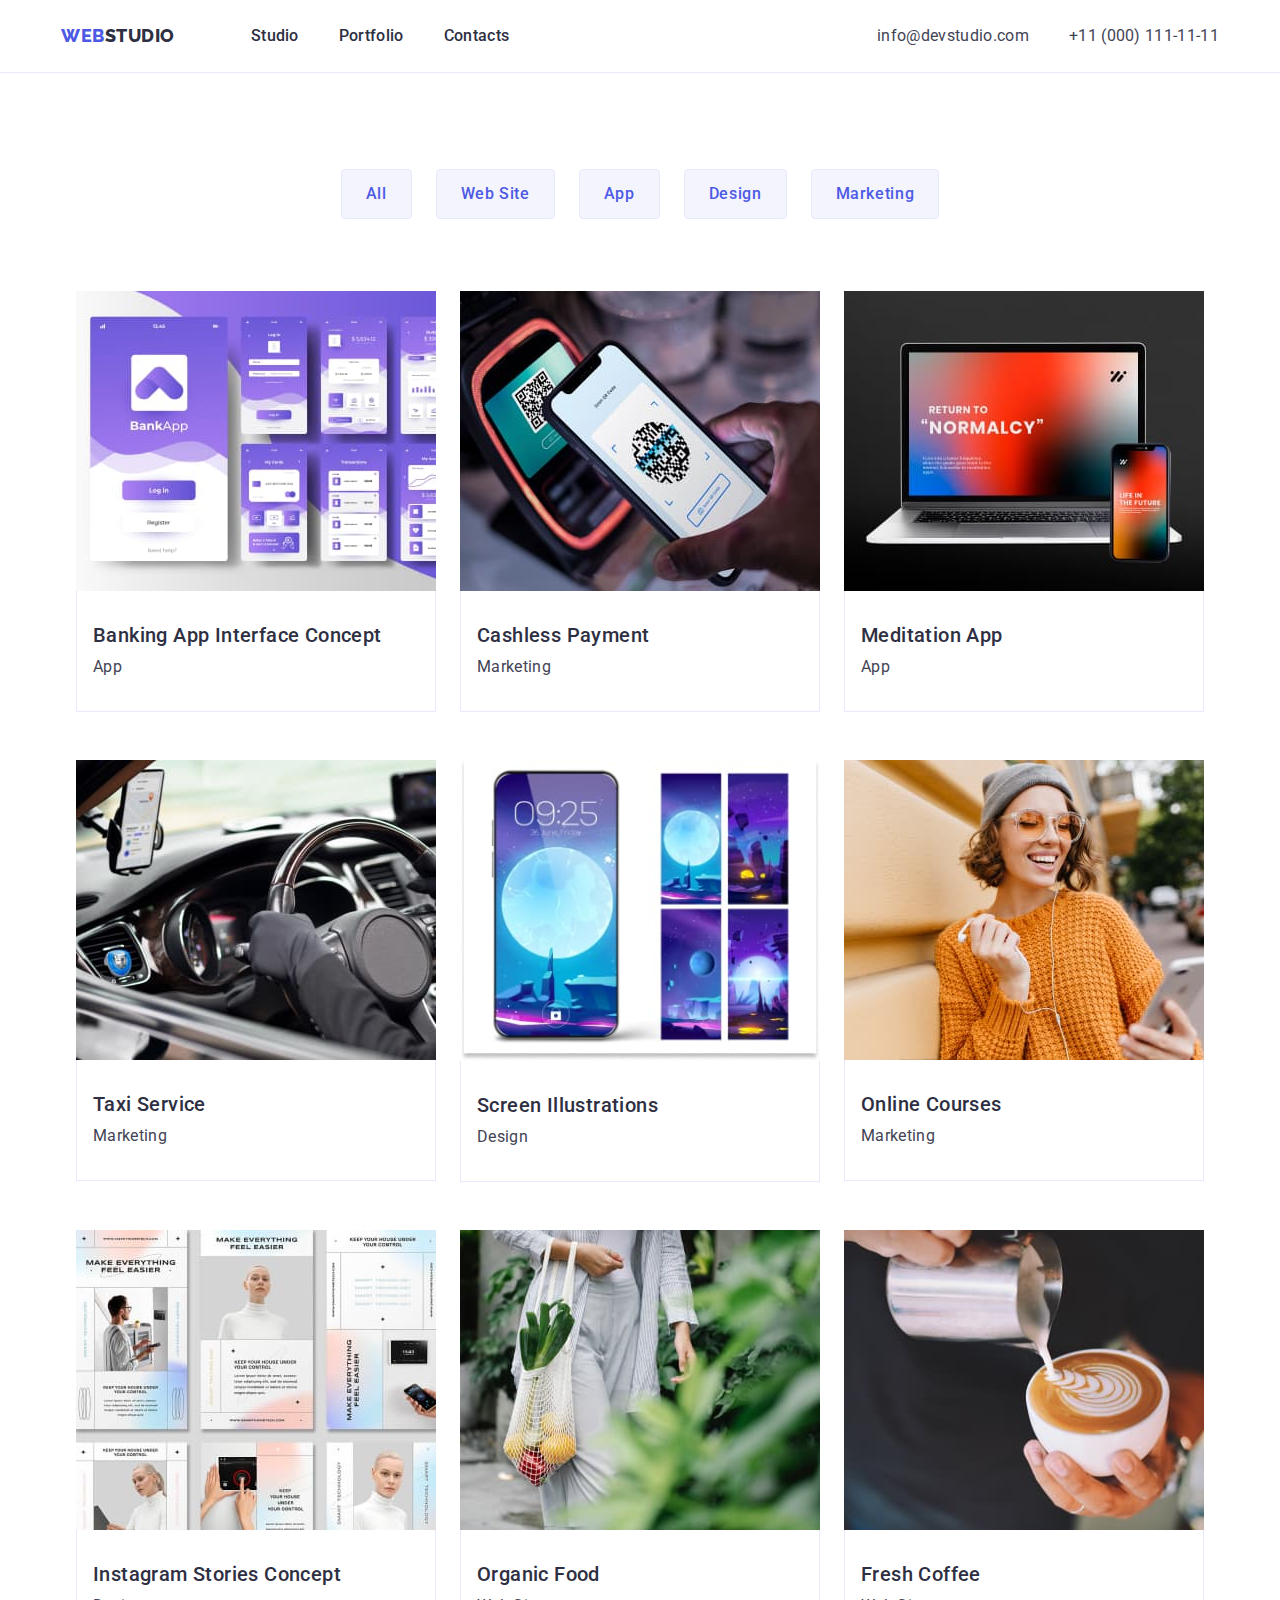
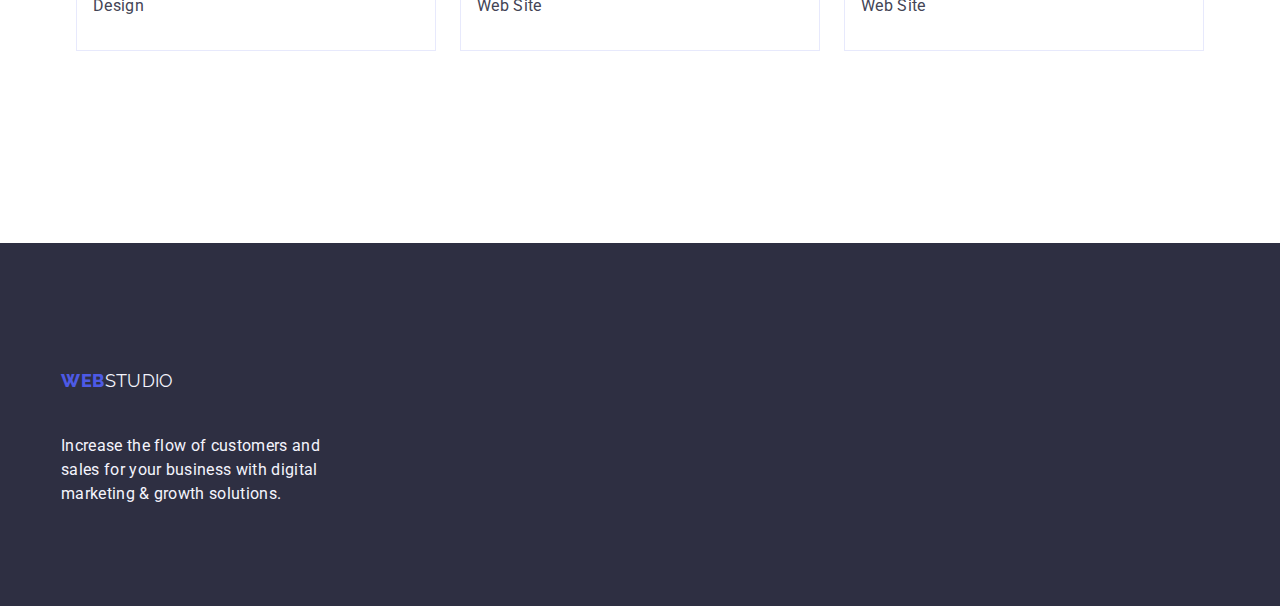
==== portfolio.html @ d5b83574 "Update files" ====
<!DOCTYPE html>
<html lang="en">
  <head>
    <meta charset="UTF-8" />
    <meta name="viewport" content="width=device-width, initial-scale=1.0" />

    <!-- Page Title -->
    <title>Portfolio</title>

    <!-- Google Fonts -->
    <link rel="preconnect" href="https://fonts.googleapis.com" />
    <link rel="preconnect" href="https://fonts.gstatic.com" crossorigin />
    <link
      href="https://fonts.googleapis.com/css2?family=Raleway:wght@800&family=Roboto:wght@400;500;700;900&display=swap"
      rel="stylesheet"
    />

    <!-- Style Normalization -->
    <link
      rel="stylesheet"
      href="https://cdnjs.cloudflare.com/ajax/libs/modern-normalize/2.0.0/modern-normalize.min.css"
      integrity="sha512-4xo8blKMVCiXpTaLzQSLSw3KFOVPWhm/TRtuPVc4WG6kUgjH6J03IBuG7JZPkcWMxJ5huwaBpOpnwYElP/m6wg=="
      crossorigin="anonymous"
      referrerpolicy="no-referrer"
    />

    <!-- External CSS -->
    <link rel="stylesheet" href="./css/styles.css" />
  </head>

  <body>
    <!-- Header -->
    <header class="header">
      <!-- Navigation -->
      <div class="main-header container">
        <nav class="nav">
          <a class="logo link" href="./index.html"
            >Web<span class="header-logo-text">Studio</span></a
          >

          <!-- Menus -->
          <ul class="list">
            <li class="list-item">
              <a class="menu link" href="./index.html">Studio</a>
            </li>
            <li class="list-item">
              <a class="menu link" href="./portfolio.html">Portfolio</a>
            </li>
            <li class="list-item">
              <a class="menu link" href="">Contacts</a>
            </li>
          </ul>
        </nav>

        <!-- Contacts -->
        <address class="address">
          <ul class="address list">
            <li class="address-list-item">
              <a class="address link" href="mailto:info@devstudio.com"
                >info@devstudio.com</a
              >
            </li>
            <li class="address-list-item">
              <a class="address link" href="tel:+110001111111"
                >+11 (000) 111-11-11</a
              >
            </li>
          </ul>
        </address>
      </div>
    </header>

    <!-- Main - Buttons -->
    <main class="main">
      <section class="btn">
        <div class="container">
          <h1 class="visually-hidden">Projects</h1>

          <ul class="list">
            <li class="btn-list-item">
              <button type="button" class="btn-text">All</button>
            </li>
            <li class="btn-list-item">
              <button type="button" class="btn-text">Web Site</button>
            </li>
            <li class="btn-list-item">
              <button type="button" class="btn-text">App</button>
            </li>
            <li class="btn-list-item">
              <button type="button" class="btn-text">Design</button>
            </li>
            <li class="btn-list-item">
              <button type="button" class="btn-text">Marketing</button>
            </li>
          </ul>

          <!-- Projects -->
          <ul class="project list">
            <li class="project-list-item">
              <a class="link" href="">
                <img
                  class="image"
                  src="./images/projcard-01.jpg"
                  alt="Banking App"
                  width="360"
                />
                <div class="container-application">
                  <h2 class="project-header">Banking App Interface Concept</h2>
                  <p class="project-text">App</p>
                </div>
              </a>
            </li>

            <li class="project-list-item">
              <a class="link" href="">
                <img
                  class="image"
                  src="./images/projcard-02.jpg"
                  alt="Cashless Payment"
                  width="360"
                />
                <div class="container-application">
                  <h2 class="project-header">Cashless Payment</h2>
                  <p class="project-text">Marketing</p>
                </div>
              </a>
            </li>

            <li class="project-list-item">
              <a class="link" href="">
                <img
                  class="image"
                  src="./images/projcard-03.jpg"
                  alt="Meditation App"
                  width="360"
                />
                <div class="container-application">
                  <h2 class="project-header">Meditation App</h2>
                  <p class="project-text">App</p>
                </div>
              </a>
            </li>

            <li class="project-list-item">
              <a class="link" href="">
                <img
                  class="image"
                  src="./images/projcard-04.jpg"
                  alt="Taxi Service"
                  width="360"
                />
                <div class="container-application">
                  <h2 class="project-header">Taxi Service</h2>
                  <p class="project-text">Marketing</p>
                </div>
              </a>
            </li>

            <li class="project-list-item">
              <a class="link" href="">
                <img
                  class="image"
                  src="./images/projcard-05.jpg"
                  alt="Screen Illustrations"
                  width="360"
                />
                <div class="container-application">
                  <h2 class="project-header">Screen Illustrations</h2>
                  <p class="project-text">Design</p>
                </div>
              </a>
            </li>

            <li class="project-list-item">
              <a class="link" href="">
                <img
                  class="image"
                  src="./images/projcard-06.jpg"
                  alt="Online Courses"
                  width="360"
                />
                <div class="container-application">
                  <h2 class="project-header">Online Courses</h2>
                  <p class="project-text">Marketing</p>
                </div>
              </a>
            </li>

            <li class="project-list-item">
              <a class="link" href="">
                <img
                  class="image"
                  src="./images/projcard-07.jpg"
                  alt="Instagram Stories"
                  width="360"
                />
                <div class="container-application">
                  <h2 class="project-header">Instagram Stories Concept</h2>
                  <p class="project-text">Design</p>
                </div>
              </a>
            </li>

            <li class="project-list-item">
              <a class="link" href="">
                <img
                  class="image"
                  src="./images/projcard-08.jpg"
                  alt="Organic Food"
                  width="360"
                />
                <div class="container-application">
                  <h2 class="project-header">Organic Food</h2>
                  <p class="project-text">Web Site</p>
                </div>
              </a>
            </li>

            <li class="project-list-item">
              <a class="link" href="">
                <img
                  class="image"
                  src="./images/projcard-09.jpg"
                  alt="Fresh Coffee"
                  width="360"
                />
                <div class="container-application">
                  <h2 class="project-header">Fresh Coffee</h2>
                  <p class="project-text">Web Site</p>
                </div>
              </a>
            </li>
          </ul>
        </div>
      </section>
    </main>

    <!-- Footer -->
    <footer class="footer">
      <div class="container footer-container">
        <a class="logo link" href="./index.html"
          >Web<span class="footer-logo">Studio</span></a
        >
        <p class="footer-text">
          Increase the flow of customers and sales for your business with
          digital marketing & growth solutions.
        </p>
      </div>
    </footer>
  </body>
</html>
---- css/styles.css ----
* {
  margin: 0;
  padding: 0;
}
/* h1,
h2,
h3,
p,
ul {
  margin: 0;
  padding: 0;
} */

:root {
  --slate: #434455;
  --iris: #4d5ae5;
  --navyblue: #2e2f42;
  --white: #ffffff;
  --cloud: #f4f4fd;
  --cornflower: #e7e9fc;
  --cloud: #f4f4fd;
  --ocean: #404bbf;
}

body {
  font-family: 'Roboto', sans-serif;
  color: var(--slate);
  font-size: 16px;
  background-color: var(--white);
}

/* Index Logo */
.logo {
  color: var(--iris);
  font-family: 'Raleway', sans-serif;
  font-size: 18px;
  font-weight: 800;
  line-height: 1.17;
  letter-spacing: 0.54px;
  text-transform: uppercase;
}

.link {
  text-decoration: none;
  padding: 24px 0;
}
.header-logo-text {
  color: var(--navyblue);
}

/* Index - Navigation */
.list-item > .menu {
  color: var(--navyblue);
  font-weight: 500;
  line-height: 150%;
  letter-spacing: 0.32px;
}

li > .link:hover,
li > .link:focus {
  color: var(--ocean);
}

.address-list-item > .address {
  color: var(--slate);
  line-height: 150%;
  letter-spacing: 0.32px;
}

.address {
  font-style: normal;
}

.list,
.features-list-item,
.task-list-item,
.team-list-item,
.btn-list-item,
.project-list-item {
  list-style: none;
}

/* Index - Hero */
.title {
  background-color: var(--navyblue);
  padding: 188px 0;
}

.title-hero {
  color: var(--white);
  text-align: center;
  font-size: 56px;
  font-weight: 700;
  line-height: 107.143%;
  letter-spacing: 1.12px;
  max-width: 496px;
}

.title-button {
  background-color: var(--iris);

  color: var(--white);
  font-weight: 500;
  line-height: 150%;
  letter-spacing: 0.04em;
  font-family: inherit;
  font-size: inherit;
  cursor: pointer;
  display: block;
  min-width: 169px;
  border: none;
  border-radius: 4px;
  height: 56px;
}

.title-button:hover,
.title-button:focus {
  background-color: var(--ocean);
}

/* Index - Second Section - Features */
.features-subtitle {
  color: var(--navyblue);
  font-size: 20px;
  font-weight: 500;
  line-height: 120%;
  letter-spacing: 0.4px;
  margin-bottom: 8px;
}

.features-text {
  color: var(--slate);
  font-weight: 400;
  line-height: 150%;
  letter-spacing: 0.32px;
}

.features {
  padding: 120px 0;
}

.container .list {
  display: flex;
  gap: 24px;
}

.features-list-item,
.team-list-item {
  width: calc((100% - 72px) / 4);
}

.task-list-item {
  width: calc((100% - 48px) / 3);
}

/* Index - Third Section - What Are We Doing */
.task-header {
  color: var(--navyblue);
  text-align: center;
  font-size: 36px;
  font-weight: 700;
  line-height: 111.111%;
  letter-spacing: 0.72px;
  text-transform: capitalize;
  margin-bottom: 72px;
}

.task {
  padding-bottom: 120px;
}

/* Index - Fourth Section - Our Team */
.team-header {
  color: var(--navyblue);
  text-align: center;
  font-size: 36px;
  font-weight: 700;
  line-height: 111.111%;
  letter-spacing: 0.72px;
  text-transform: capitalize;
  margin-bottom: 72px;
}

.team-subheader {
  color: var(--navyblue);
  text-align: center;
  font-size: 20px;
  font-weight: 500;
  line-height: 120%;
  letter-spacing: 0.4px;
  margin-bottom: 8px;
}

.team-text {
  text-align: center;
  line-height: 150%;
  letter-spacing: 0.32px;
}

.team {
  background-color: var(--cloud);
  padding: 120px 0;
}

.team-list-item {
  background-color: var(--white);
  border-radius: 0px 0px 4px 4px;
}

.container-employee {
  padding: 32px 0;
}

/* Index - Footer */
.footer {
  background-color: var(--navyblue);
  padding: 100px 0;
}

.footer-logo {
  color: var(--cloud);
  font-weight: 400;
  line-height: 150%;
  letter-spacing: 0.32px;
}

.footer-text {
  color: var(--cloud);
  line-height: 150%;
  letter-spacing: 0.32px;
  max-width: 264px;
}

.footer .logo {
  display: inline-block;
  margin-bottom: 16px;
}

/* Portfolio - Main Buttons  */
.btn-text {
  color: var(--iris);
  font-weight: 500;
  line-height: 150%;
  letter-spacing: 0.04em;
  background-color: var(--cloud);
  font-family: inherit;
  font-size: inherit;
}

.btn-text:hover,
.btn-text:focus {
  color: var(--white);
  background-color: var(--ocean);
  border: 1px solid transparent;
}

.btn-text {
  cursor: pointer;
  padding: 12px 24px;
  border: 1px solid var(--cornflower);
  border-radius: 4px;
}

.btn {
  padding: 96px 0 120px 0;
}

.btn .list {
  justify-content: center;
  margin-bottom: 72px;
}

/* Projects */
.project-header {
  font-weight: 500;
  font-size: 20px;
  line-height: 1.2;
  letter-spacing: 0.02em;
  color: var(--navyblue);
  margin-bottom: 8px;
}

.project-text {
  line-height: 1.5;
  letter-spacing: 0.02em;
  color: var(--slate);
}

.container-application {
  padding: 32px 16px;
  border: 1px solid var(--cornflower);
  border-top: none;
}

.project.list {
  flex-wrap: wrap;
  row-gap: 48px;
}

.visually-hidden {
  clip-path: inset(100%);
  clip: rect(0 0 0 0);
  overflow: hidden;
  position: absolute;
  width: 1px;
  height: 1px;
  margin: -1px;
  border: 0;
  padding: 0;
  white-space: nowrap;
}

/* Homepage */
.image {
  display: block;
}

header {
  border-bottom: 1px solid var(--cornflower);
}

.main-header {
  display: flex;
  justify-content: space-between;
}

.container {
  width: 1158px;
  margin: 0 auto;
  padding: 0 15px;
}

.nav {
  display: flex;
  align-items: center;
}

.nav .logo {
  margin-right: 76px;
}

.nav .list {
  display: flex;
  gap: 40px;
}

.nav .list-item {
  padding: 24px 0;
}

.address > .list {
  display: flex;
  gap: 40px;
}

.address {
  align-items: center;
  display: flex;
}
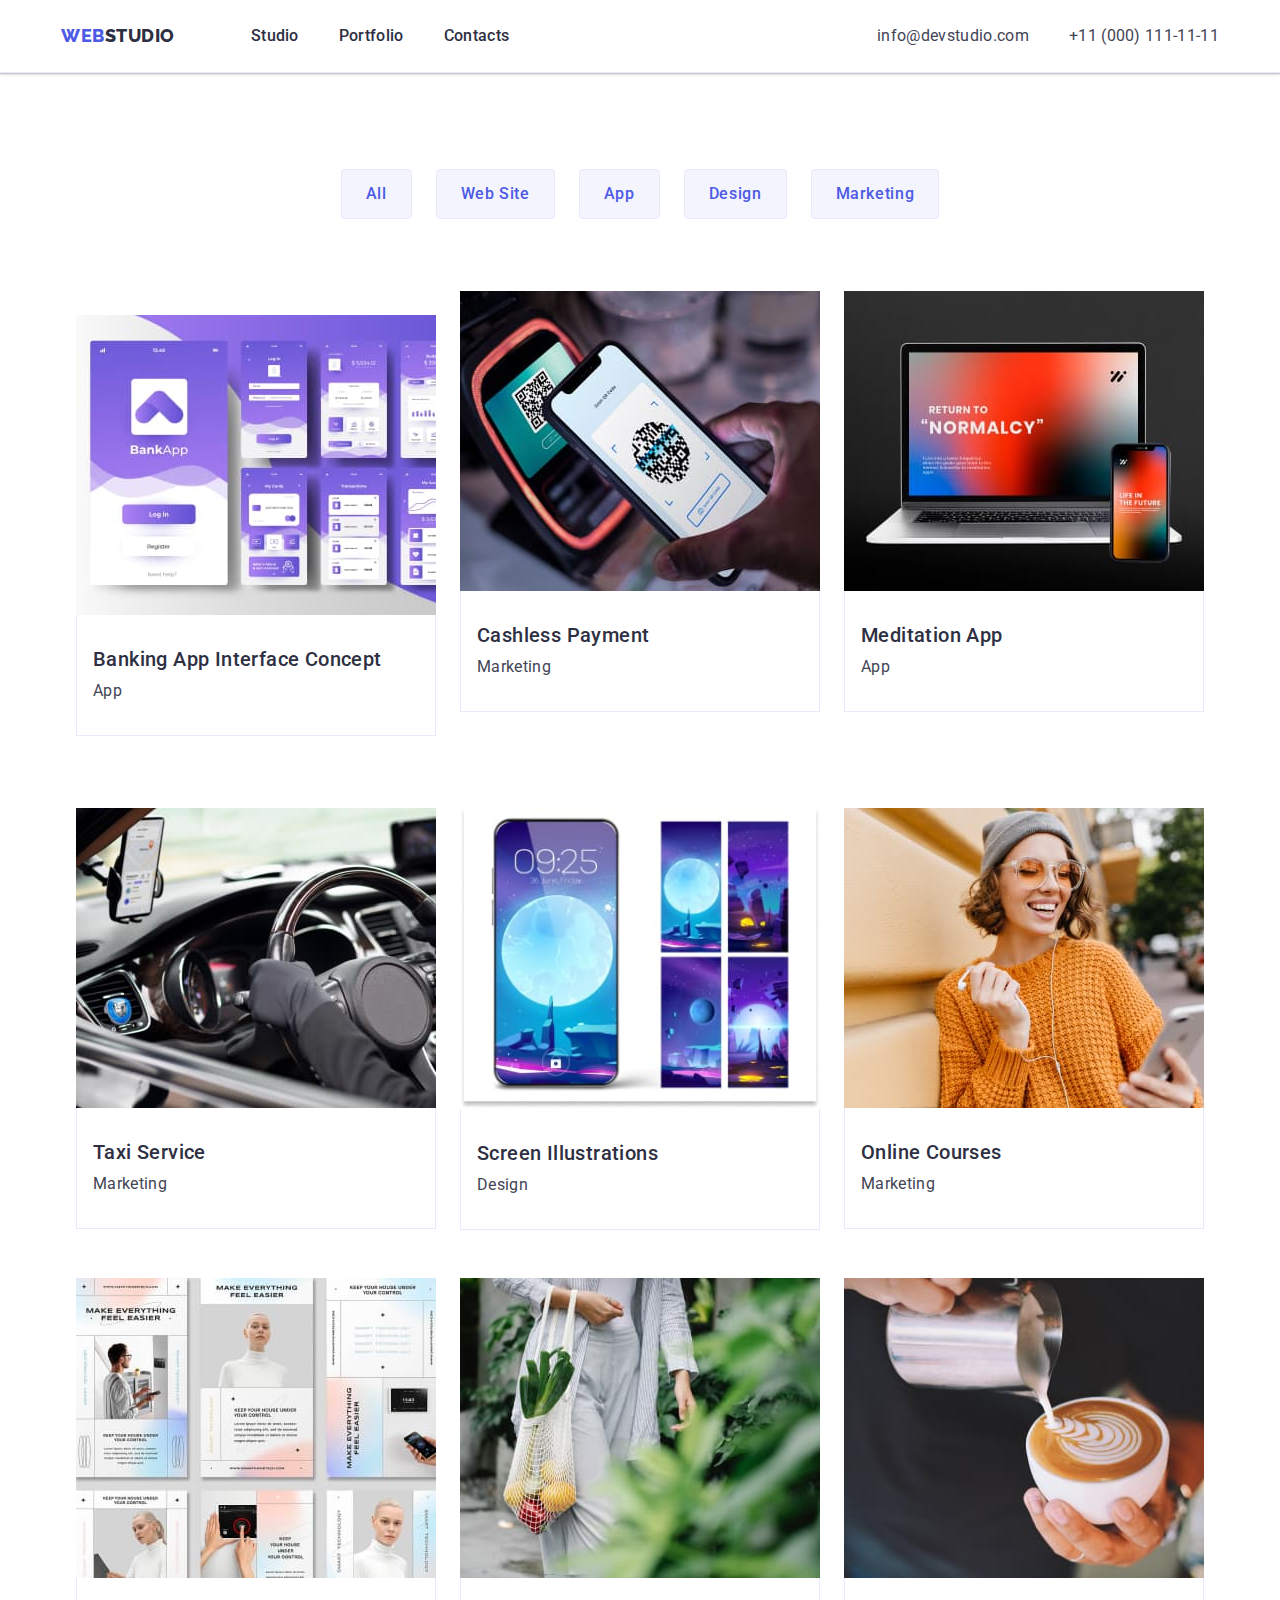
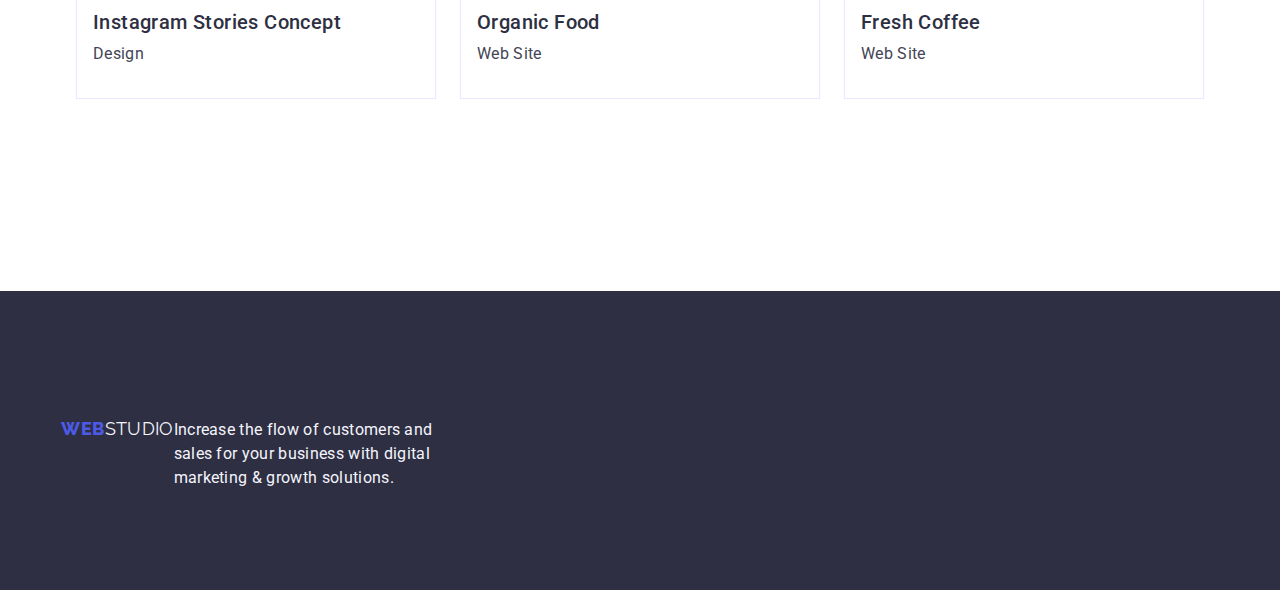
==== commit 56344cf5: "Update Main Portfolio page" ====
--- a/portfolio.html
+++ b/portfolio.html
@@ -97,7 +97,7 @@
           <!-- Projects -->
           <ul class="project list">
             <li class="project-list-item">
-              <a class="link" href="">
+              <a class="project link" href="">
                 <img
                   class="image"
                   src="./images/projcard-01.jpg"
--- a/css/styles.css
+++ b/css/styles.css
@@ -20,6 +20,8 @@
   --cornflower: #e7e9fc;
   --cloud: #f4f4fd;
   --ocean: #404bbf;
+  --light-slate: #8e8f99;
+  --green: #31d0aa;
 }
 
 body {
@@ -80,10 +82,19 @@
   list-style: none;
 }
 
-/* Index - Hero */
+/* First Section - Index - Hero */
 .title {
   background-color: var(--navyblue);
   padding: 188px 0;
+  background-image: linear-gradient(
+      rgba(46, 47, 66, 0.7),
+      rgba(46, 47, 66, 0.7)
+    ),
+    url(/images/hero-background.jpg);
+  max-width: 1440px;
+  background-repeat: no-repeat;
+  background-position: center;
+  background-size: cover;
 }
 
 .title-hero {
@@ -153,6 +164,16 @@
   width: calc((100% - 48px) / 3);
 }
 
+.features-icon-container {
+  display: flex;
+  align-items: center;
+  justify-content: center;
+  height: 112px;
+  background-color: var(--cloud);
+  border-radius: 4px;
+  margin-bottom: 8px;
+}
+
 /* Index - Third Section - What Are We Doing */
 .task-header {
   color: var(--navyblue);
@@ -205,10 +226,83 @@
 .team-list-item {
   background-color: var(--white);
   border-radius: 0px 0px 4px 4px;
+  box-shadow: 0px 1px 6px rgba(46, 47, 66, 0.08),
+    0px 1px 1px rgba(46, 47, 66, 0.16), 0px 2px 1px rgba(46, 47, 66, 0.08);
 }
 
 .container-employee {
   padding: 32px 0;
+}
+
+.socmed-icon {
+  justify-content: center;
+}
+
+.socmed-items {
+  width: 40px;
+  height: 40px;
+}
+
+.socmed-link {
+  width: 100%;
+  height: 100%;
+  background-color: var(--iris);
+  border-radius: 50%;
+  display: flex;
+  align-items: center;
+  justify-content: center;
+}
+
+.socmed-link:hover,
+.socmed-link:focus {
+  background-color: var(--ocean);
+}
+
+.socmed-icon {
+  fill: var(--cloud);
+}
+
+/* Fifth Section */
+.customer {
+  padding-top: 120px;
+  padding-bottom: 120px;
+}
+
+.customer-header {
+  font-size: 36px;
+  line-height: 1.11;
+  color: var(--navyblue);
+  margin-bottom: 72px;
+}
+
+.customer-list-item {
+  width: calc((100% - 120px) / 6);
+  height: 88px;
+}
+
+.customer-link {
+  width: 100%;
+  height: 100%;
+  border: 1px solid var(--light-slate);
+  border-radius: 4px;
+  display: flex;
+  align-items: center;
+  justify-content: center;
+  color: var(--light-slate);
+}
+
+.customer-link:hover {
+  color: var(--ocean);
+  border-color: var(--ocean);
+}
+
+.customer-link:focus {
+  border-color: var(--ocean);
+  color: var(--ocean);
+}
+
+.customer-icon {
+  fill: currentColor;
 }
 
 /* Index - Footer */
@@ -234,6 +328,53 @@
 .footer .logo {
   display: inline-block;
   margin-bottom: 16px;
+}
+
+.footer > .container {
+  display: flex;
+  align-items: baseline;
+}
+
+.wrapper {
+  margin-right: 120px;
+}
+
+.footer-socmed-title {
+  font-weight: 500;
+  font-size: 16px;
+  line-height: 1.5;
+  letter-spacing: 0.02em;
+  color: var(--white);
+  margin-bottom: 16px;
+}
+
+.footer-socmed {
+  display: flex;
+  gap: 16px;
+}
+
+.footer-socmed-item {
+  width: 40px;
+  height: 40px;
+}
+
+.footer-socmed-link {
+  width: 100%;
+  height: 100%;
+  background-color: var(--iris);
+  border-radius: 50%;
+  display: flex;
+  align-items: center;
+  justify-content: center;
+}
+
+.footer-socmed-link:hover,
+.footer-socmed-link:focus {
+  background-color: var(--green);
+}
+
+.footer-socmed-svg {
+  fill: var(--cloud);
 }
 
 /* Portfolio - Main Buttons  */
@@ -252,6 +393,8 @@
   color: var(--white);
   background-color: var(--ocean);
   border: 1px solid transparent;
+  box-shadow: 0px 3px 1px rgba(0, 0, 0, 0.1), 0px 2px 1px rgba(0, 0, 0, 0.08),
+    0px 2px 2px rgba(0, 0, 0, 0.12);
 }
 
 .btn-text {
@@ -310,6 +453,15 @@
   white-space: nowrap;
 }
 
+.project.link {
+  display: block;
+}
+
+.project.link:hover,
+.project.link:focus {
+  box-shadow: 0px 1px 6px rgba(46, 47, 66, 0.08),
+    0px 1px 1px rgba(46, 47, 66, 0.16), 0px 2px 1px rgba(46, 47, 66, 0.08);
+}
 /* Homepage */
 .image {
   display: block;
@@ -317,11 +469,15 @@
 
 header {
   border-bottom: 1px solid var(--cornflower);
+  box-shadow: 0px 2px 1px rgba(46, 47, 66, 0.08),
+    0px 1px 1px rgba(46, 47, 66, 0.16), 0px 1px 6px rgba(46, 47, 66, 0.08);
 }
 
 .main-header {
   display: flex;
   justify-content: space-between;
+  box-shadow: 0px 2px 1px rgba (46, 47, 66, 0.08),
+    0px 1px 1px rgba(46, 47, 66, 0.16), 0px 1px 6px rgba (46, 47, 66, 0.08);
 }
 
 .container {
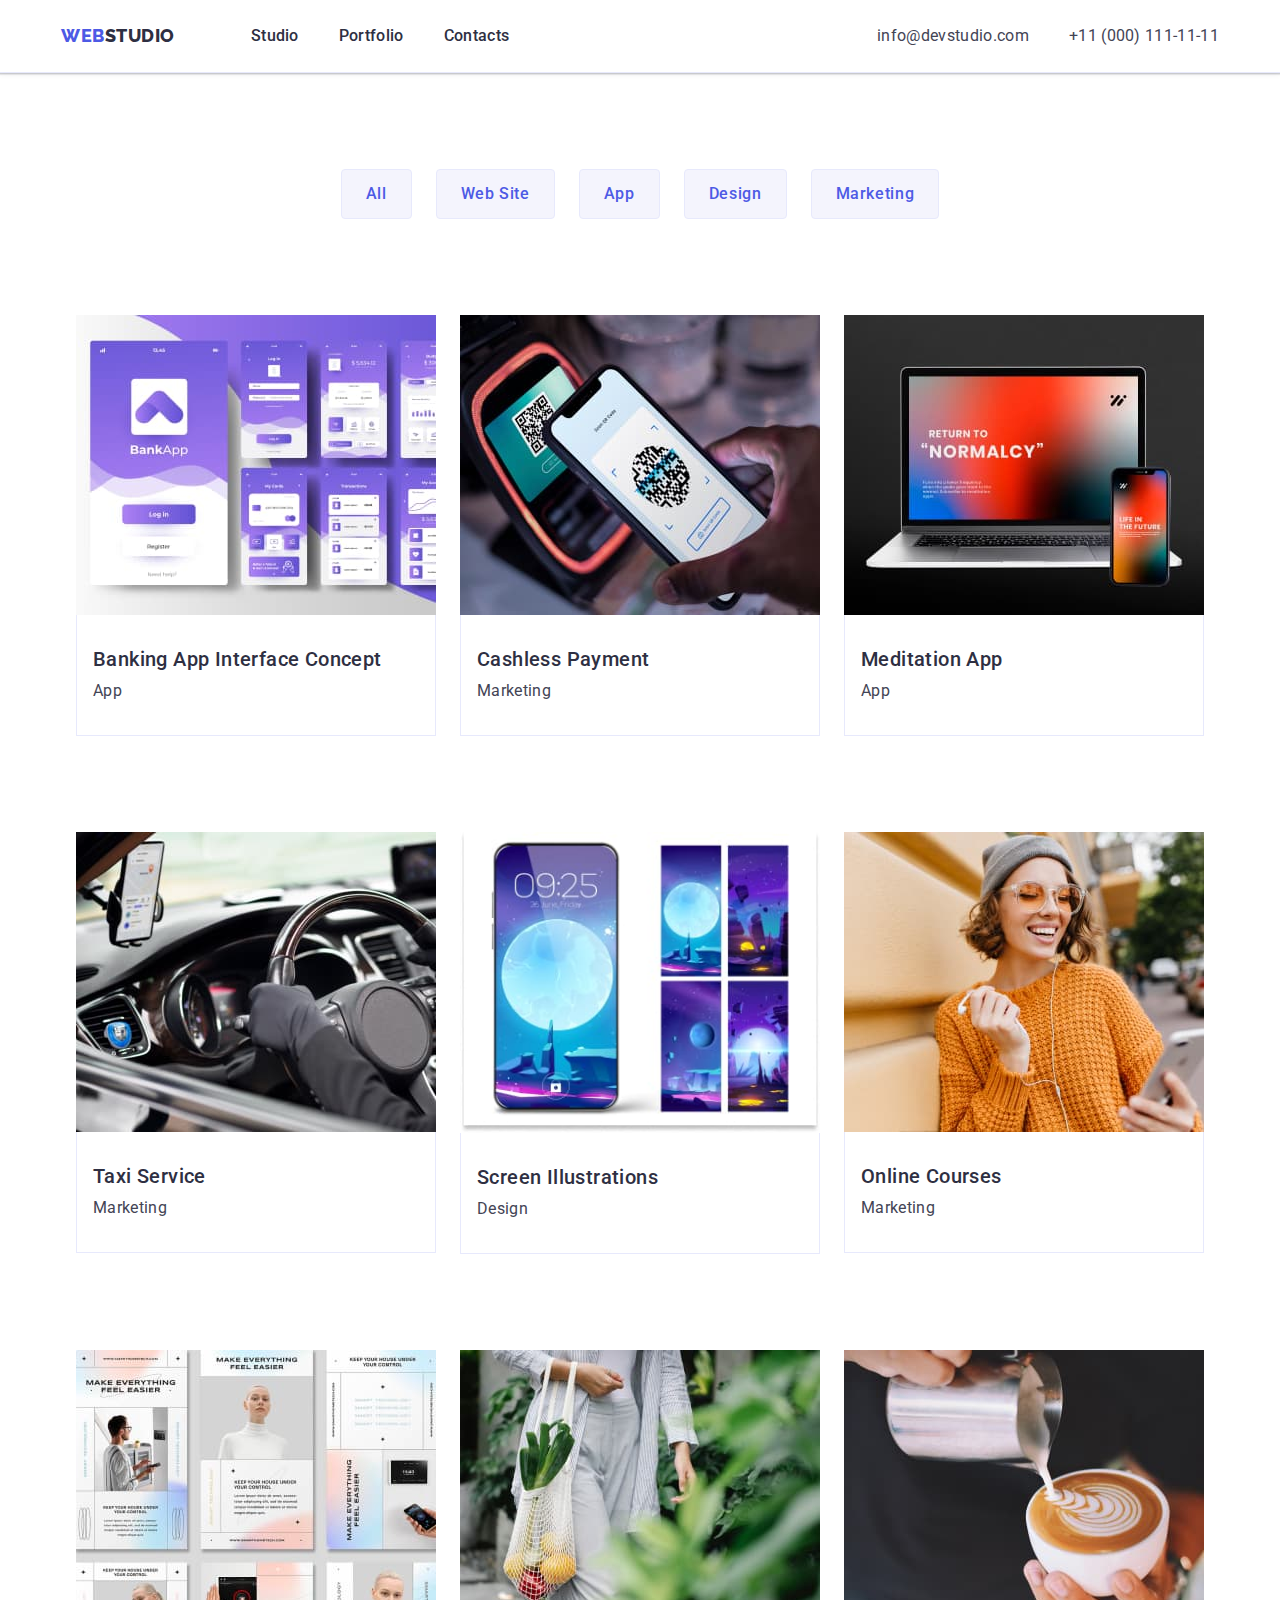
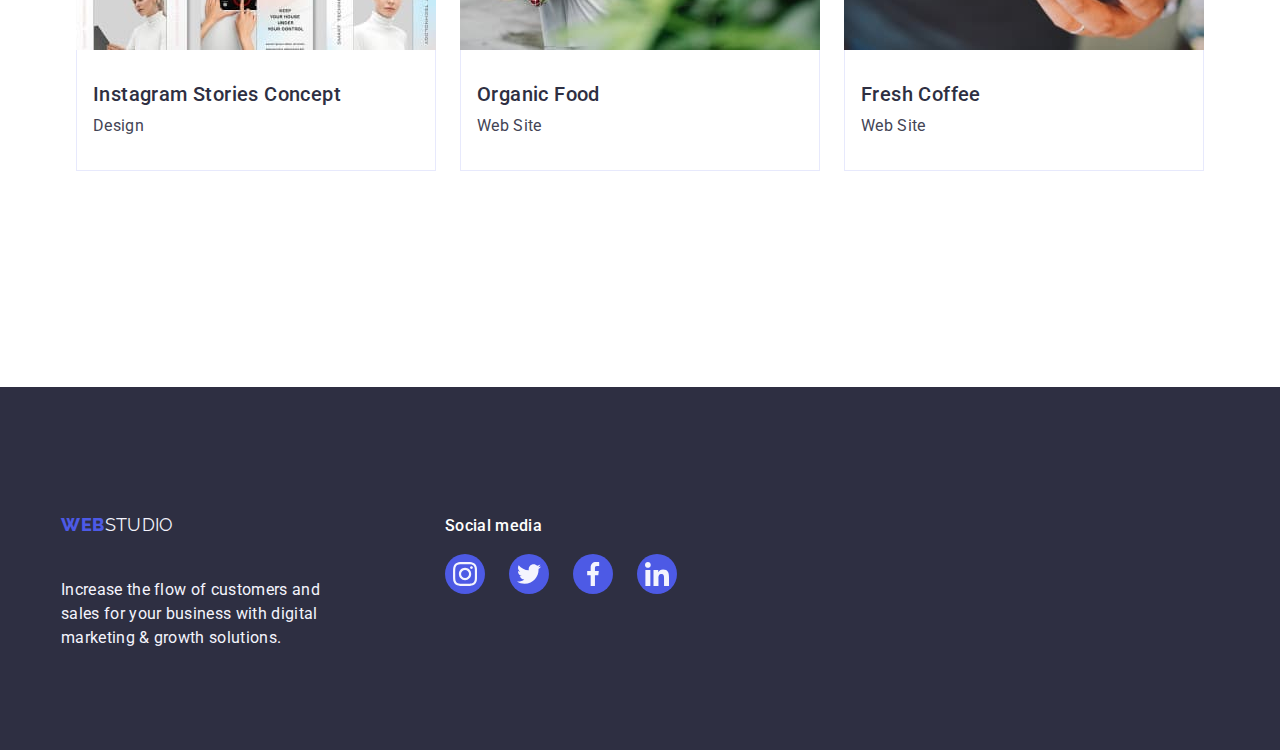
==== commit 9ba8943c: "Update Footer in Portfolio" ====
--- a/portfolio.html
+++ b/portfolio.html
@@ -112,7 +112,7 @@
             </li>
 
             <li class="project-list-item">
-              <a class="link" href="">
+              <a class="project link" href="">
                 <img
                   class="image"
                   src="./images/projcard-02.jpg"
@@ -127,7 +127,7 @@
             </li>
 
             <li class="project-list-item">
-              <a class="link" href="">
+              <a class="project link" href="">
                 <img
                   class="image"
                   src="./images/projcard-03.jpg"
@@ -142,7 +142,7 @@
             </li>
 
             <li class="project-list-item">
-              <a class="link" href="">
+              <a class="project link" href="">
                 <img
                   class="image"
                   src="./images/projcard-04.jpg"
@@ -157,7 +157,7 @@
             </li>
 
             <li class="project-list-item">
-              <a class="link" href="">
+              <a class="project link" href="">
                 <img
                   class="image"
                   src="./images/projcard-05.jpg"
@@ -172,7 +172,7 @@
             </li>
 
             <li class="project-list-item">
-              <a class="link" href="">
+              <a class="project link" href="">
                 <img
                   class="image"
                   src="./images/projcard-06.jpg"
@@ -187,7 +187,7 @@
             </li>
 
             <li class="project-list-item">
-              <a class="link" href="">
+              <a class="project link" href="">
                 <img
                   class="image"
                   src="./images/projcard-07.jpg"
@@ -202,7 +202,7 @@
             </li>
 
             <li class="project-list-item">
-              <a class="link" href="">
+              <a class="project link" href="">
                 <img
                   class="image"
                   src="./images/projcard-08.jpg"
@@ -217,7 +217,7 @@
             </li>
 
             <li class="project-list-item">
-              <a class="link" href="">
+              <a class="project link" href="">
                 <img
                   class="image"
                   src="./images/projcard-09.jpg"
@@ -238,13 +238,77 @@
     <!-- Footer -->
     <footer class="footer">
       <div class="container footer-container">
-        <a class="logo link" href="./index.html"
-          >Web<span class="footer-logo">Studio</span></a
-        >
-        <p class="footer-text">
-          Increase the flow of customers and sales for your business with
-          digital marketing & growth solutions.
-        </p>
+        <div class="wrapper">
+          <a class="logo link" href="./index.html"
+            >Web<span class="footer-logo">Studio</span></a
+          >
+          <p class="footer-text">
+            Increase the flow of customers and sales for your business with
+            digital marketing & growth solutions.
+          </p>
+        </div>
+
+        <!-- Footer Social Media Icons -->
+        <div class="wrapper">
+          <p class="footer-socmed-title">Social media</p>
+          <ul class="footer-socmed list">
+            <!-- Footer - Instagram -->
+            <li class="footer-socmed-item">
+              <a href="" class="footer-socmed-link">
+                <svg
+                  class="footer-socmed-svg"
+                  xmlns="http://www.w3.org/2000/svg"
+                  width="24"
+                  height="24"
+                >
+                  <use href="./images/icons.svg#footer-instagram"></use>
+                </svg>
+              </a>
+            </li>
+
+            <!-- Footer - Twitter -->
+            <li class="footer-socmed-item">
+              <a href="" class="footer-socmed-link">
+                <svg
+                  class="footer-socmed-svg"
+                  xmlns="http://www.w3.org/2000/svg"
+                  width="24"
+                  height="24"
+                >
+                  <use href="./images/icons.svg#footer-twitter"></use>
+                </svg>
+              </a>
+            </li>
+
+            <!-- Footer - Facebook -->
+            <li class="footer-socmed-item">
+              <a href="" class="footer-socmed-link">
+                <svg
+                  class="footer-socmed-svg"
+                  xmlns="http://www.w3.org/2000/svg"
+                  width="24"
+                  height="24"
+                >
+                  <use href="./images/icons.svg#footer-facebook"></use>
+                </svg>
+              </a>
+            </li>
+
+            <!-- Footer - LinkedIn -->
+            <li class="footer-socmed-item">
+              <a href="" class="footer-socmed-link">
+                <svg
+                  class="footer-socmed-svg"
+                  xmlns="http://www.w3.org/2000/svg"
+                  width="24"
+                  height="24"
+                >
+                  <use href="./images/icons.svg#footer-linkedin"></use>
+                </svg>
+              </a>
+            </li>
+          </ul>
+        </div>
       </div>
     </footer>
   </body>
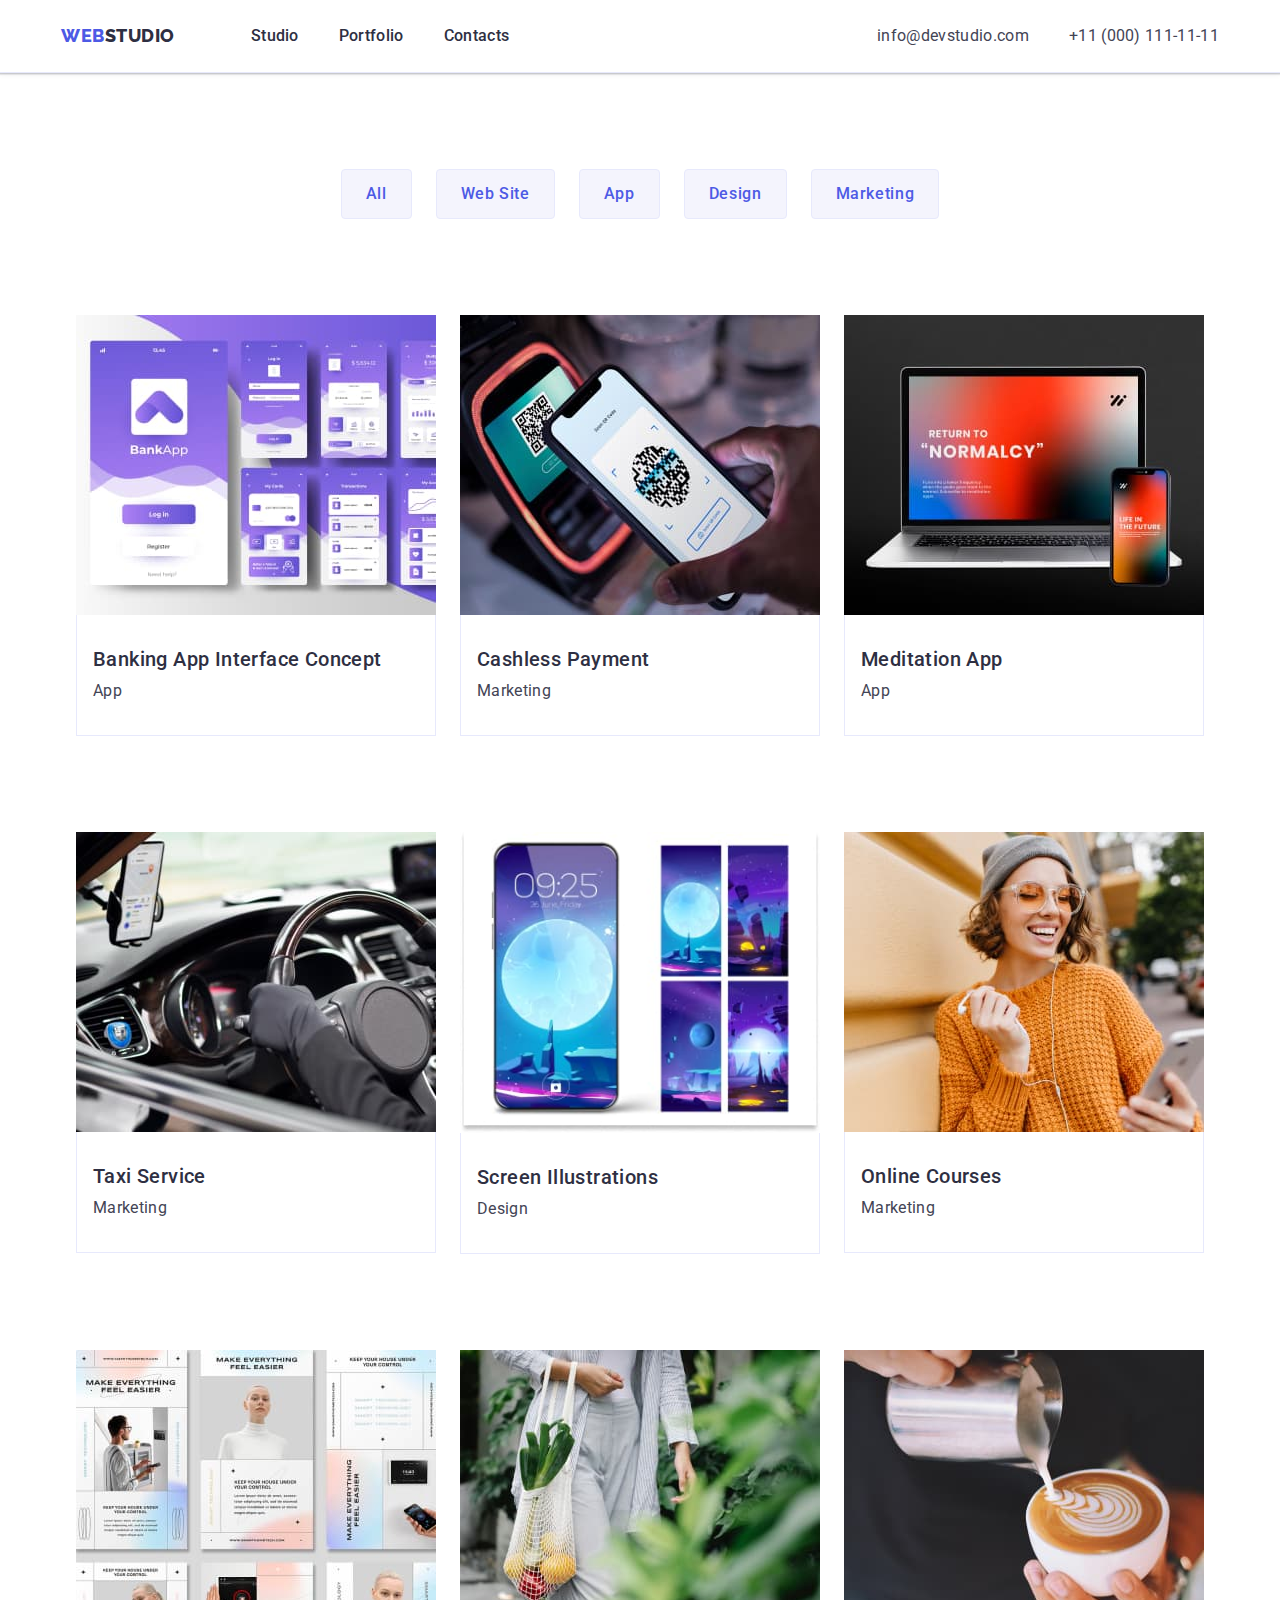
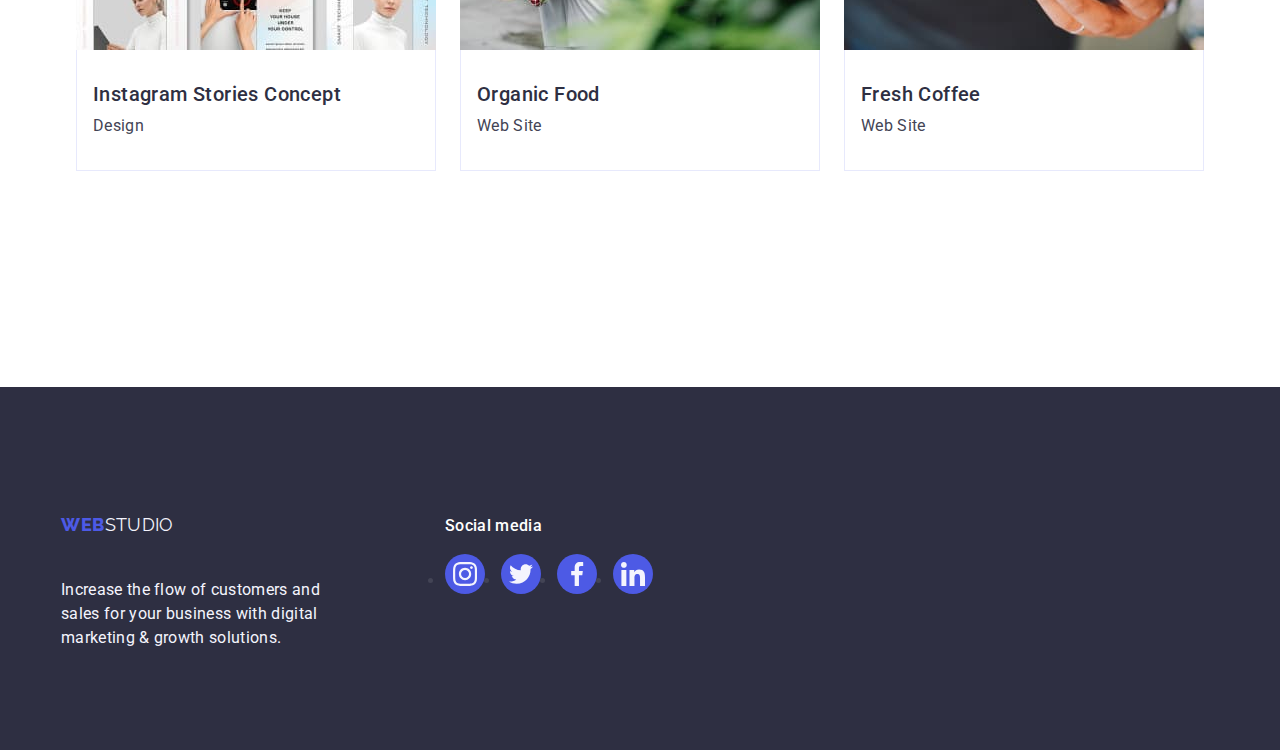
==== commit ff91a598: "Update footer" ====
--- a/portfolio.html
+++ b/portfolio.html
@@ -110,7 +110,6 @@
                 </div>
               </a>
             </li>
-
             <li class="project-list-item">
               <a class="project link" href="">
                 <img
@@ -125,7 +124,6 @@
                 </div>
               </a>
             </li>
-
             <li class="project-list-item">
               <a class="project link" href="">
                 <img
@@ -140,7 +138,6 @@
                 </div>
               </a>
             </li>
-
             <li class="project-list-item">
               <a class="project link" href="">
                 <img
@@ -155,7 +152,6 @@
                 </div>
               </a>
             </li>
-
             <li class="project-list-item">
               <a class="project link" href="">
                 <img
@@ -170,7 +166,6 @@
                 </div>
               </a>
             </li>
-
             <li class="project-list-item">
               <a class="project link" href="">
                 <img
@@ -185,7 +180,6 @@
                 </div>
               </a>
             </li>
-
             <li class="project-list-item">
               <a class="project link" href="">
                 <img
@@ -200,7 +194,6 @@
                 </div>
               </a>
             </li>
-
             <li class="project-list-item">
               <a class="project link" href="">
                 <img
@@ -215,7 +208,6 @@
                 </div>
               </a>
             </li>
-
             <li class="project-list-item">
               <a class="project link" href="">
                 <img
@@ -251,7 +243,7 @@
         <!-- Footer Social Media Icons -->
         <div class="wrapper">
           <p class="footer-socmed-title">Social media</p>
-          <ul class="footer-socmed list">
+          <ul class="footer-socmed-list">
             <!-- Footer - Instagram -->
             <li class="footer-socmed-item">
               <a href="" class="footer-socmed-link">
--- a/css/styles.css
+++ b/css/styles.css
@@ -348,7 +348,7 @@
   margin-bottom: 16px;
 }
 
-.footer-socmed {
+.footer-socmed-list {
   display: flex;
   gap: 16px;
 }
